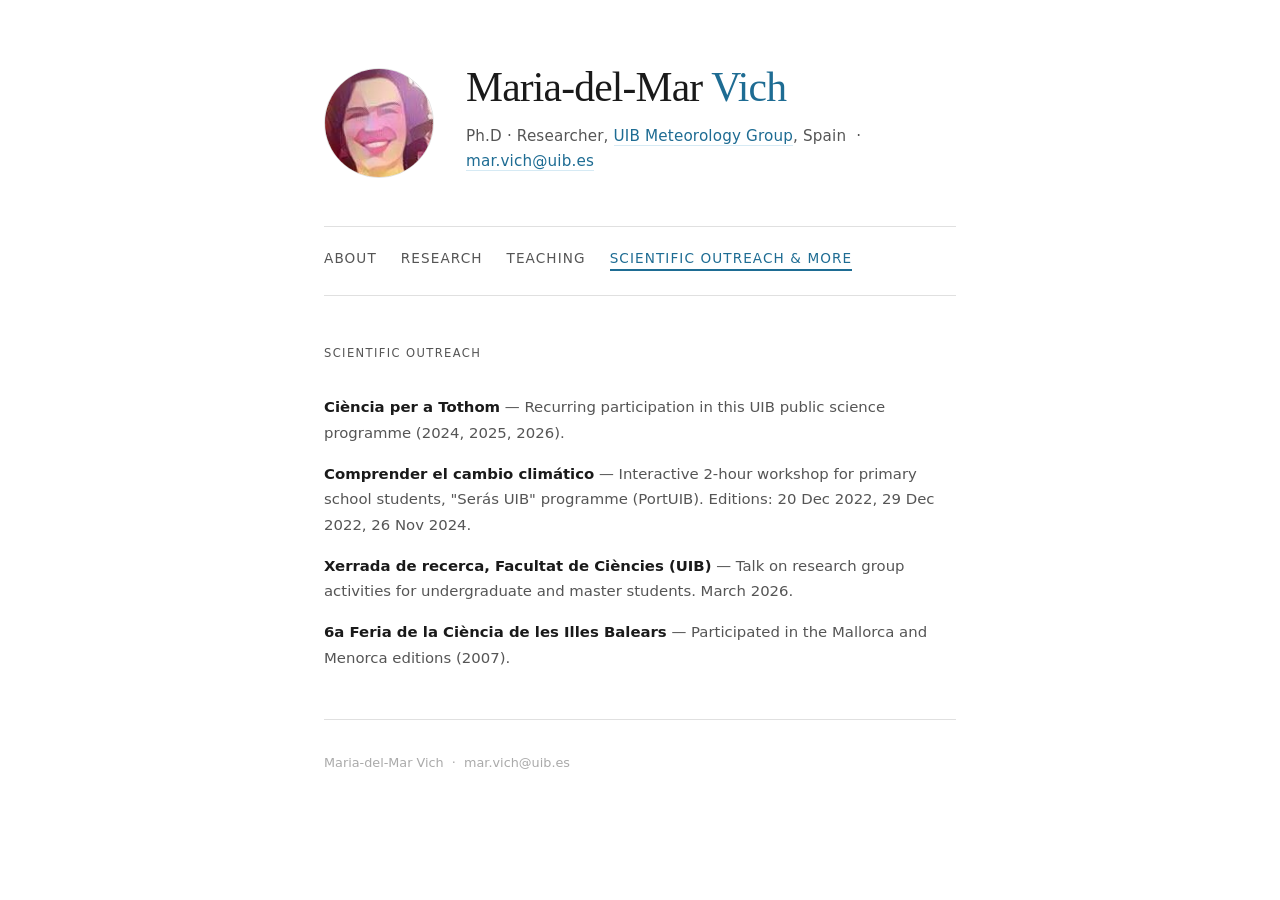
==== outreach.html @ 47236ed7 "Initial site" ====
<!DOCTYPE html>
<html lang="en">
<head>
  <meta charset="UTF-8">
  <meta name="viewport" content="width=device-width, initial-scale=1.0">
  <title>Scientific outreach &amp; more — M. Vich</title>
  <link rel="stylesheet" href="style.css">
</head>
<body>
<div class="wrap">

  <header>
    <img src="foto.jpg" alt="Maria-del-Mar Vich" class="header-photo">
    <div class="header-text">
      <h1 class="name"><a href="index.html">Maria-del-Mar <em>Vich</em></a></h1>
      <p class="tagline">
        Ph.D · Researcher, <a href="https://meteo.uib.es/" target="_blank">UIB Meteorology Group</a>, Spain
        &nbsp;·&nbsp; <a href="mailto:mar.vich@uib.es">mar.vich@uib.es</a>
      </p>
    </div>
  </header>

  <nav>
    <a href="index.html">About</a>
    <a href="research.html">Research</a>
    <a href="teaching.html">Teaching</a>
    <a href="outreach.html" class="active">Scientific outreach &amp; more</a>
  </nav>

  <!-- Outreach -->
  <section class="section" id="outreach">
    <p class="section-label">Scientific outreach</p>
    <div class="item">
      <strong>Ciència per a Tothom</strong> — Recurring participation in this UIB public science programme (2024, 2025, 2026).
    </div>
    <div class="item">
      <strong>Comprender el cambio climático</strong> — Interactive 2-hour workshop for primary school students, "Serás UIB" programme (PortUIB). Editions: 20 Dec 2022, 29 Dec 2022, 26 Nov 2024.
    </div>
    <div class="item">
      <strong>Xerrada de recerca, Facultat de Ciències (UIB)</strong> — Talk on research group activities for undergraduate and master students. March 2026.
    </div>
    <div class="item">
      <strong>6a Feria de la Ciència de les Illes Balears</strong> — Participated in the Mallorca and Menorca editions (2007).
    </div>
  </section>

  <footer>Maria-del-Mar Vich &nbsp;·&nbsp; mar.vich@uib.es</footer>

</div>
</body>
</html>
---- style.css ----
*, *::before, *::after { box-sizing: border-box; margin: 0; padding: 0; }

:root {
  --ink: #1a1a1a;
  --ink-light: #555;
  --accent: #1e6c93;
  --accent-dim: #d6eaf4;
  --rule: #e0e0e0;
  --bg: #ffffff;
  --max: 680px;
  --serif: Georgia, 'Times New Roman', serif;
  --sans: system-ui, -apple-system, sans-serif;
}

body {
  font-family: var(--sans);
  background: var(--bg);
  color: var(--ink);
  line-height: 1.65;
  font-size: 16px;
  -webkit-font-smoothing: antialiased;
}

.wrap {
  max-width: var(--max);
  margin: 0 auto;
  padding: 0 24px;
}

/* ── Header ── */
header {
  padding: 64px 0 48px;
  border-bottom: 1px solid var(--rule);
  display: flex;
  align-items: flex-start;
  gap: 32px;
}

.header-photo {
  width: 110px;
  height: 110px;
  border-radius: 50%;
  object-fit: cover;
  flex-shrink: 0;
  margin-top: 4px;
  border: 1px solid var(--rule);
}

.header-text { flex: 1; }

.name {
  font-family: var(--serif);
  font-size: clamp(1.9rem, 5vw, 2.6rem);
  font-weight: normal;
  letter-spacing: -0.02em;
  color: var(--ink);
  line-height: 1.15;
}

.name a {
  color: inherit;
  text-decoration: none;
}

.name em {
  font-style: normal;
  color: var(--accent);
}

.tagline {
  margin-top: 12px;
  font-size: 0.95rem;
  color: var(--ink-light);
  letter-spacing: 0.01em;
}

.tagline a {
  color: var(--accent);
  text-decoration: none;
  border-bottom: 1px solid var(--accent-dim);
}
.tagline a:hover { border-color: var(--accent); }

/* ── Nav ── */
nav {
  padding: 20px 0;
  border-bottom: 1px solid var(--rule);
  display: flex;
  flex-wrap: wrap;
  gap: 4px 0;
}

nav a {
  font-size: 0.85rem;
  text-transform: uppercase;
  letter-spacing: 0.08em;
  color: var(--ink-light);
  text-decoration: none;
  margin-right: 24px;
  margin-bottom: 4px;
}
nav a:hover { color: var(--accent); }
nav a.active { color: var(--accent); border-bottom: 2px solid var(--accent); }

/* ── Sections ── */
.section {
  padding: 48px 0;
  border-bottom: 1px solid var(--rule);
}
.section:last-child { border-bottom: none; }

.section-label {
  font-size: 0.72rem;
  text-transform: uppercase;
  letter-spacing: 0.12em;
  color: var(--ink-light);
  margin-bottom: 32px;
}

.subsection-label {
  font-size: 0.8rem;
  text-transform: uppercase;
  letter-spacing: 0.08em;
  color: var(--ink-light);
  margin-bottom: 16px;
}

.subsection-label + .subsection-label,
.item + .subsection-label {
  margin-top: 36px;
}

/* ── About ── */
.about-text {
  font-size: 0.97rem;
  line-height: 1.8;
  color: var(--ink);
}
.about-text a {
  color: var(--accent);
  text-decoration: none;
  border-bottom: 1px solid var(--accent-dim);
}
.about-text a:hover { border-color: var(--accent); }

/* ── Publication list ── */
.year-group { margin-bottom: 40px; }
.year-group:last-child { margin-bottom: 0; }

.year {
  font-family: var(--serif);
  font-size: 1.5rem;
  font-weight: normal;
  color: var(--accent);
  margin-bottom: 16px;
  padding-bottom: 8px;
  border-bottom: 1px solid var(--accent-dim);
}

.pub {
  margin-bottom: 20px;
  font-size: 0.93rem;
  line-height: 1.7;
  color: var(--ink-light);
}
.pub:last-child { margin-bottom: 0; }

.pub .title {
  color: var(--ink);
  font-weight: 500;
}
.pub .title a {
  color: var(--ink);
  text-decoration: none;
  border-bottom: 1px solid var(--rule);
}
.pub .title a:hover {
  border-color: var(--accent);
  color: var(--accent);
}
.pub strong { color: var(--ink); font-weight: 600; }

.doi {
  font-size: 0.8rem;
  color: #888;
}
.doi a { color: #888; text-decoration: none; }
.doi a:hover { color: var(--accent); text-decoration: underline; }

/* ── Projects ── */
.project {
  margin-bottom: 20px;
  font-size: 0.93rem;
  line-height: 1.7;
  color: var(--ink-light);
}
.project:last-child { margin-bottom: 0; }
.project-name {
  font-weight: 600;
  color: var(--ink);
}

/* ── Teaching table ── */
.teaching-table {
  width: 100%;
  border-collapse: collapse;
  font-size: 0.88rem;
}
.teaching-table th {
  text-align: left;
  font-weight: 600;
  color: var(--ink);
  padding: 6px 12px 6px 0;
  border-bottom: 1px solid var(--rule);
  font-size: 0.8rem;
  text-transform: uppercase;
  letter-spacing: 0.06em;
}
.teaching-table td {
  padding: 8px 12px 8px 0;
  color: var(--ink-light);
  border-bottom: 1px solid #f0f0f0;
  vertical-align: top;
}
.teaching-table tr:last-child td { border-bottom: none; }
.teaching-table td:first-child { color: var(--ink); font-weight: 500; }

/* ── Simple list items ── */
.item {
  margin-bottom: 16px;
  font-size: 0.93rem;
  line-height: 1.7;
  color: var(--ink-light);
}
.item:last-child { margin-bottom: 0; }
.item strong { color: var(--ink); }
.item a {
  color: var(--accent);
  text-decoration: none;
  border-bottom: 1px solid var(--accent-dim);
}
.item a:hover { border-color: var(--accent); }

/* ── Reviewer list ── */
.reviewer-list {
  font-size: 0.93rem;
  color: var(--ink-light);
  line-height: 1.8;
}
.reviewer-list em { color: var(--ink); font-style: italic; }

/* ── Profiles ── */
.profiles {
  display: flex;
  flex-wrap: wrap;
  gap: 12px;
}

.profile-link {
  display: inline-block;
  padding: 8px 16px;
  border: 1px solid var(--rule);
  border-radius: 2px;
  font-size: 0.85rem;
  color: var(--ink);
  text-decoration: none;
  transition: border-color 0.15s, color 0.15s;
}
.profile-link:hover {
  border-color: var(--accent);
  color: var(--accent);
}

/* ── Footer ── */
footer {
  padding: 32px 0;
  font-size: 0.8rem;
  color: #aaa;
}

@media (max-width: 480px) {
  header { padding: 40px 0 32px; flex-direction: column; gap: 20px; }
  .header-photo { width: 80px; height: 80px; }
  .section { padding: 36px 0; }
  nav a { margin-right: 16px; }
}
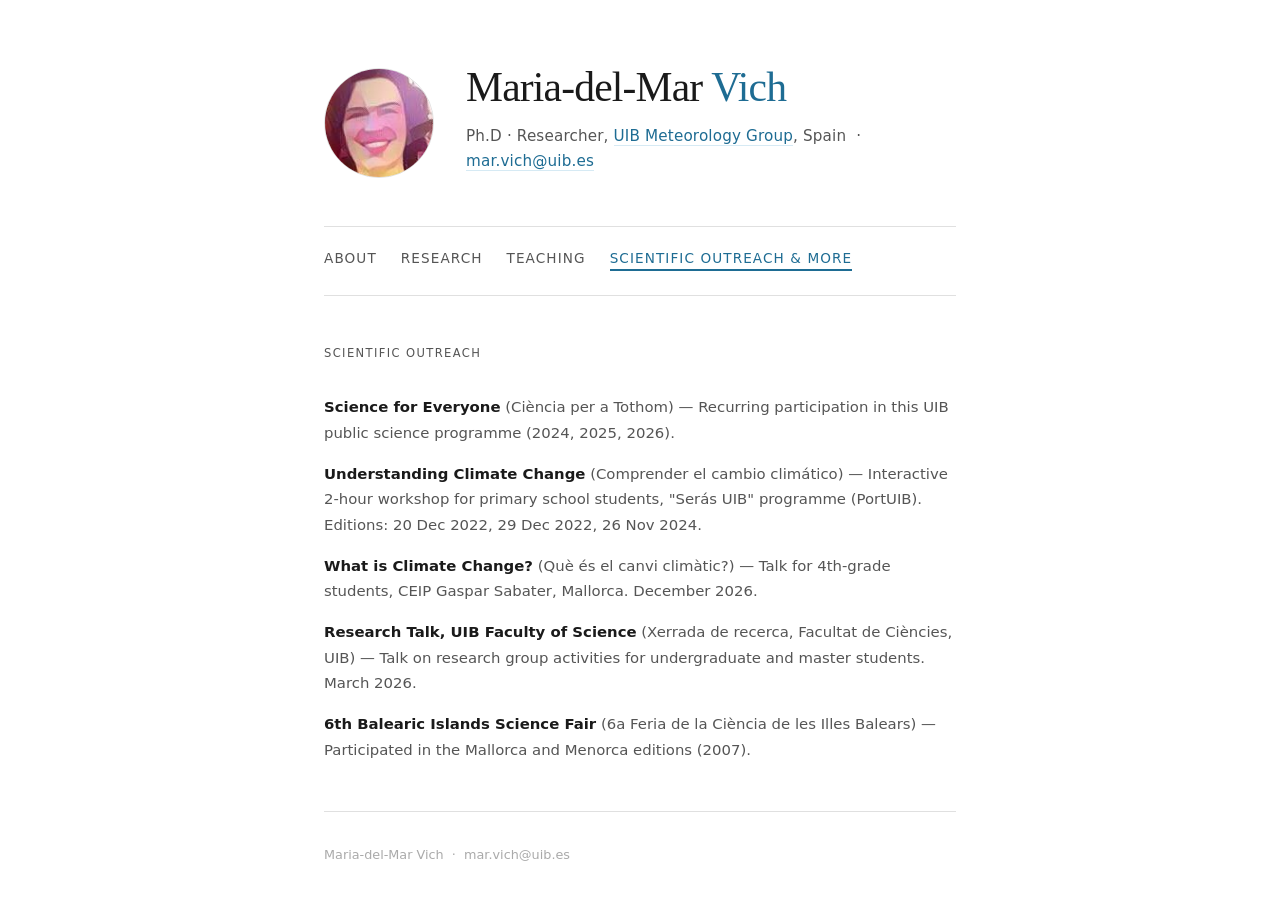
==== commit 34583036: "Update" ====
--- a/outreach.html
+++ b/outreach.html
@@ -31,16 +31,19 @@
   <section class="section" id="outreach">
     <p class="section-label">Scientific outreach</p>
     <div class="item">
-      <strong>Ciència per a Tothom</strong> — Recurring participation in this UIB public science programme (2024, 2025, 2026).
+      <strong>Science for Everyone</strong> (Ciència per a Tothom) — Recurring participation in this UIB public science programme (2024, 2025, 2026).
     </div>
     <div class="item">
-      <strong>Comprender el cambio climático</strong> — Interactive 2-hour workshop for primary school students, "Serás UIB" programme (PortUIB). Editions: 20 Dec 2022, 29 Dec 2022, 26 Nov 2024.
+      <strong>Understanding Climate Change</strong> (Comprender el cambio climático) — Interactive 2-hour workshop for primary school students, "Serás UIB" programme (PortUIB). Editions: 20 Dec 2022, 29 Dec 2022, 26 Nov 2024.
     </div>
     <div class="item">
-      <strong>Xerrada de recerca, Facultat de Ciències (UIB)</strong> — Talk on research group activities for undergraduate and master students. March 2026.
+      <strong>What is Climate Change?</strong> (Què és el canvi climàtic?) — Talk for 4th-grade students, CEIP Gaspar Sabater, Mallorca. December 2026.
     </div>
     <div class="item">
-      <strong>6a Feria de la Ciència de les Illes Balears</strong> — Participated in the Mallorca and Menorca editions (2007).
+      <strong>Research Talk, UIB Faculty of Science</strong> (Xerrada de recerca, Facultat de Ciències, UIB) — Talk on research group activities for undergraduate and master students. March 2026.
+    </div>
+    <div class="item">
+      <strong>6th Balearic Islands Science Fair</strong> (6a Feria de la Ciència de les Illes Balears) — Participated in the Mallorca and Menorca editions (2007).
     </div>
   </section>
 
